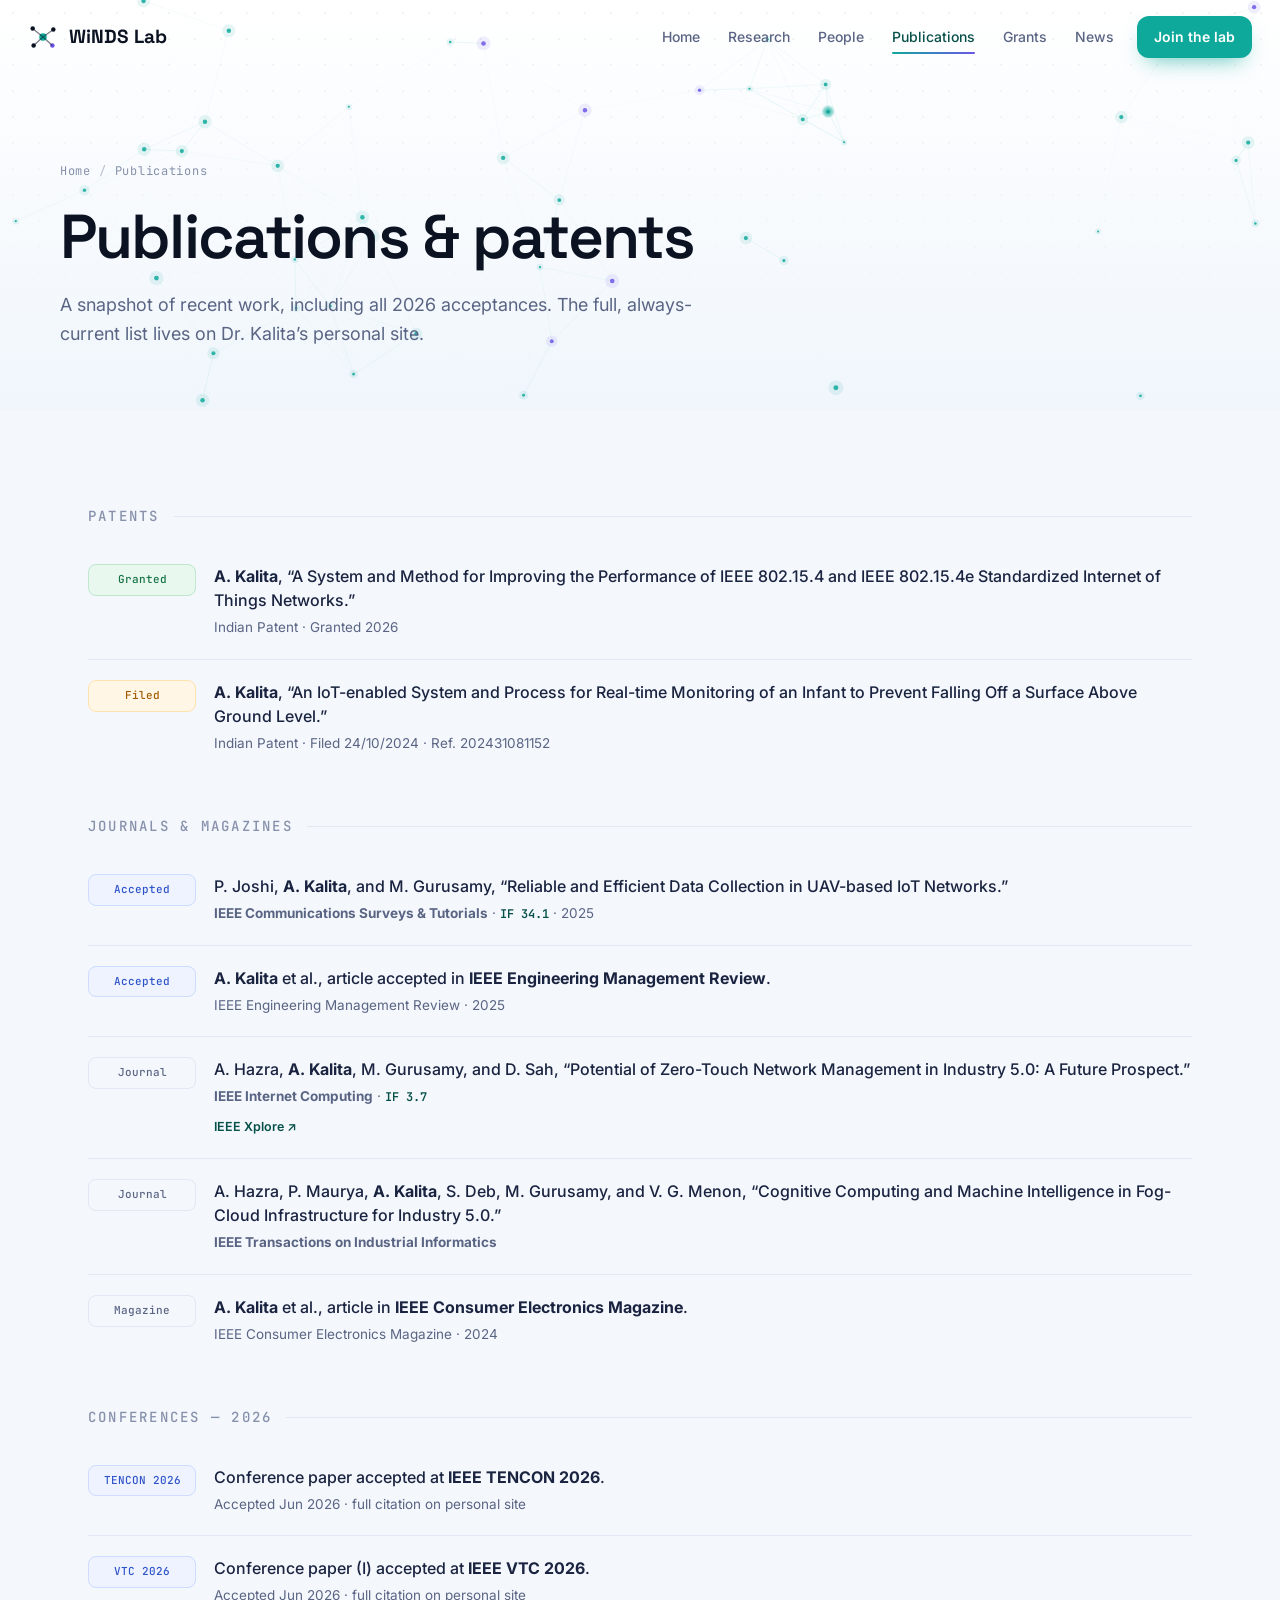
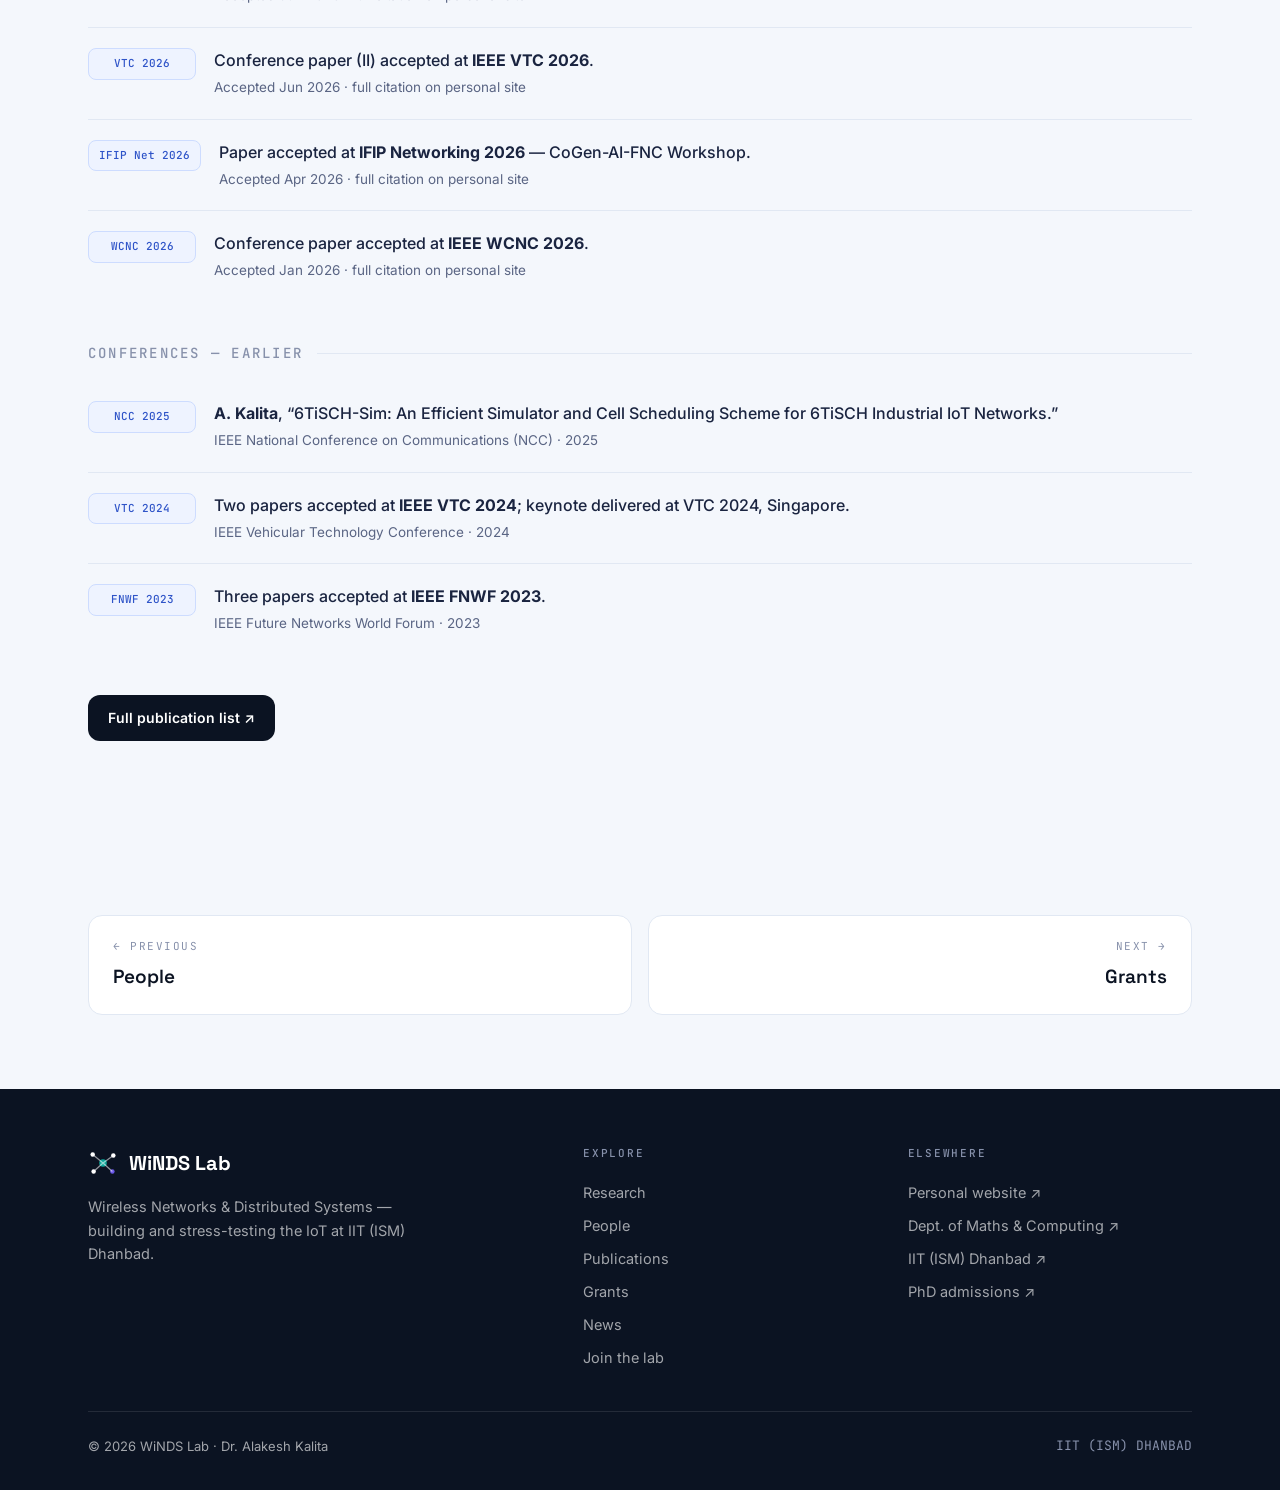
==== publications.html @ 18cd0a5c "Add files via upload" ====
<!DOCTYPE html><html lang="en"><head><meta charset="utf-8"><meta name="viewport" content="width=device-width, initial-scale=1.0"><title>Publications &middot; WiNDS Lab</title><meta name="description" content="WiNDS Lab at IIT (ISM) Dhanbad, led by Dr. Alakesh Kalita — research on IoT, wireless networks, and distributed systems."><link rel="icon" href="data:image/svg+xml,%3Csvg xmlns='http://www.w3.org/2000/svg' viewBox='0 0 32 32'%3E%3Crect width='32' height='32' rx='7' fill='%230B1322'/%3E%3Ccircle cx='16' cy='16' r='3.4' fill='%2314CFBE'/%3E%3Ccircle cx='7' cy='8' r='2' fill='%23ffffff'/%3E%3Ccircle cx='25' cy='9' r='2' fill='%23ffffff'/%3E%3Ccircle cx='8' cy='25' r='2' fill='%23ffffff'/%3E%3Ccircle cx='25' cy='24' r='2' fill='%236A57E8'/%3E%3Cpath d='M16 16 7 8M16 16 25 9M16 16 8 25M16 16 25 24' stroke='%23ffffff' stroke-width='1.2' opacity='.6'/%3E%3C/svg%3E"><meta name="theme-color" content="#0B1322"><meta property="og:title" content="Publications · WiNDS Lab"><meta property="og:description" content="WiNDS Lab at IIT (ISM) Dhanbad, led by Dr. Alakesh Kalita — research on IoT, wireless networks, and distributed systems."><meta property="og:type" content="website"><meta property="og:image" content="assets/img/og-cover.png"><meta name="twitter:card" content="summary_large_image"><link rel="preconnect" href="https://fonts.googleapis.com"><link rel="preconnect" href="https://fonts.gstatic.com" crossorigin><link href="https://fonts.googleapis.com/css2?family=Space+Grotesk:wght@400;500;600;700&family=Inter:wght@400;450;500;600;700&family=JetBrains+Mono:wght@400;500;700&display=swap" rel="stylesheet"><link rel="stylesheet" href="assets/site.css"></head><body><a class="skip" href="#main">Skip to content</a><div class="progress" id="progress"></div><nav class="nav" id="nav"><a href="index.html" class="brand"><span class="brandmark"><img class="logo-img" src="assets/img/logo.png" alt="WiNDS Lab logo" onload="this.classList.add('loaded')"><svg class="glyph" viewBox="0 0 32 32" fill="none" aria-hidden="true"><circle cx="16" cy="16" r="4" fill="#0FA99B"/><circle cx="5" cy="7" r="2.4" fill="currentColor"/><circle cx="27" cy="8" r="2.4" fill="currentColor"/><circle cx="6" cy="25" r="2.4" fill="currentColor"/><circle cx="26" cy="25" r="2.4" fill="#6A57E8"/><path d="M16 16 5 7M16 16 27 8M16 16 6 25M16 16 26 25" stroke="currentColor" stroke-width="1.3" opacity=".55"/></svg></span> WiNDS Lab</a><div class="nav-links" id="navLinks"><a href="index.html" class="lnk">Home</a><a href="research.html" class="lnk">Research</a><a href="people.html" class="lnk">People</a><a href="publications.html" class="lnk active">Publications</a><a href="grants.html" class="lnk">Grants</a><a href="news.html" class="lnk">News</a><a href="join.html" class="btn btn-primary nav-cta">Join the lab</a></div><button class="menu-toggle" id="menuToggle" aria-label="Open menu" aria-expanded="false"><span></span><span></span><span></span></button></nav><main id="main">  <!-- PAGE HEADER  ·  edit the <h1> title and the lead paragraph -->
  <header class="pagehead mesh-host">
    <canvas class="mesh" aria-hidden="true"></canvas>
    <div class="dotgrid"></div>
    <div class="container pagehead-inner">
      <div class="crumb"><a href="index.html">Home</a><span class="sep">/</span>Publications</div>
      <h1>Publications &amp; patents</h1>
      <p class="lead">A snapshot of recent work, including all 2026 acceptances. The full, always-current list lives on Dr. Kalita&rsquo;s personal site.</p>
    </div>
  </header>

  <section class="section"><div class="container">

    <!-- ===== PATENTS ===== -->
    <div class="pub-block reveal"><h3>Patents</h3>
      <!-- paper  ·  copy this block to add one -->
      <div class="pub">
        <span class="venue granted">Granted</span>
        <div>
          <div class="p-title"><b>A. Kalita</b>, &ldquo;A System and Method for Improving the Performance of IEEE 802.15.4 and IEEE 802.15.4e Standardized Internet of Things Networks.&rdquo;</div>
          <div class="p-meta">Indian Patent · Granted 2026</div>
        </div>
      </div>
      <!-- paper  ·  copy this block to add one -->
      <div class="pub">
        <span class="venue filed">Filed</span>
        <div>
          <div class="p-title"><b>A. Kalita</b>, &ldquo;An IoT-enabled System and Process for Real-time Monitoring of an Infant to Prevent Falling Off a Surface Above Ground Level.&rdquo;</div>
          <div class="p-meta">Indian Patent · Filed 24/10/2024 · Ref. 202431081152</div>
        </div>
      </div>
    </div>

    <!-- ===== JOURNALS & MAGAZINES ===== -->
    <div class="pub-block reveal"><h3>Journals &amp; Magazines</h3>
      <!-- paper  ·  copy this block to add one -->
      <div class="pub">
        <span class="venue accepted">Accepted</span>
        <div>
          <div class="p-title">P. Joshi, <b>A. Kalita</b>, and M. Gurusamy, &ldquo;Reliable and Efficient Data Collection in UAV-based IoT Networks.&rdquo;</div>
          <div class="p-meta"><b>IEEE Communications Surveys &amp; Tutorials</b> · <span class="if">IF 34.1</span> · 2025</div>
        </div>
      </div>
      <!-- paper  ·  copy this block to add one -->
      <div class="pub">
        <span class="venue accepted">Accepted</span>
        <div>
          <div class="p-title"><b>A. Kalita</b> et al., article accepted in <b>IEEE Engineering Management Review</b>.</div>
          <div class="p-meta">IEEE Engineering Management Review · 2025</div>
        </div>
      </div>
      <!-- paper  ·  copy this block to add one -->
      <div class="pub">
        <span class="venue ">Journal</span>
        <div>
          <div class="p-title">A. Hazra, <b>A. Kalita</b>, M. Gurusamy, and D. Sah, &ldquo;Potential of Zero-Touch Network Management in Industry 5.0: A Future Prospect.&rdquo;</div>
          <div class="p-meta"><b>IEEE Internet Computing</b> · <span class="if">IF 3.7</span></div>
          <a class="p-link" href="https://ieeexplore.ieee.org/abstract/document/10766850" target="_blank" rel="noopener">IEEE Xplore &#8599;</a>
        </div>
      </div>
      <!-- paper  ·  copy this block to add one -->
      <div class="pub">
        <span class="venue ">Journal</span>
        <div>
          <div class="p-title">A. Hazra, P. Maurya, <b>A. Kalita</b>, S. Deb, M. Gurusamy, and V. G. Menon, &ldquo;Cognitive Computing and Machine Intelligence in Fog-Cloud Infrastructure for Industry 5.0.&rdquo;</div>
          <div class="p-meta"><b>IEEE Transactions on Industrial Informatics</b></div>
        </div>
      </div>
      <!-- paper  ·  copy this block to add one -->
      <div class="pub">
        <span class="venue ">Magazine</span>
        <div>
          <div class="p-title"><b>A. Kalita</b> et al., article in <b>IEEE Consumer Electronics Magazine</b>.</div>
          <div class="p-meta">IEEE Consumer Electronics Magazine · 2024</div>
        </div>
      </div>
    </div>

    <!-- ===== CONFERENCES — 2026 ===== -->
    <div class="pub-block reveal"><h3>Conferences — 2026</h3>
      <!-- paper  ·  copy this block to add one -->
      <div class="pub">
        <span class="venue accepted">TENCON 2026</span>
        <div>
          <div class="p-title">Conference paper accepted at <b>IEEE TENCON 2026</b>.</div>
          <div class="p-meta">Accepted Jun 2026 · full citation on personal site</div>
        </div>
      </div>
      <!-- paper  ·  copy this block to add one -->
      <div class="pub">
        <span class="venue accepted">VTC 2026</span>
        <div>
          <div class="p-title">Conference paper (I) accepted at <b>IEEE VTC 2026</b>.</div>
          <div class="p-meta">Accepted Jun 2026 · full citation on personal site</div>
        </div>
      </div>
      <!-- paper  ·  copy this block to add one -->
      <div class="pub">
        <span class="venue accepted">VTC 2026</span>
        <div>
          <div class="p-title">Conference paper (II) accepted at <b>IEEE VTC 2026</b>.</div>
          <div class="p-meta">Accepted Jun 2026 · full citation on personal site</div>
        </div>
      </div>
      <!-- paper  ·  copy this block to add one -->
      <div class="pub">
        <span class="venue accepted">IFIP Net 2026</span>
        <div>
          <div class="p-title">Paper accepted at <b>IFIP Networking 2026</b> — CoGen-AI-FNC Workshop.</div>
          <div class="p-meta">Accepted Apr 2026 · full citation on personal site</div>
        </div>
      </div>
      <!-- paper  ·  copy this block to add one -->
      <div class="pub">
        <span class="venue accepted">WCNC 2026</span>
        <div>
          <div class="p-title">Conference paper accepted at <b>IEEE WCNC 2026</b>.</div>
          <div class="p-meta">Accepted Jan 2026 · full citation on personal site</div>
        </div>
      </div>
    </div>

    <!-- ===== CONFERENCES — earlier ===== -->
    <div class="pub-block reveal"><h3>Conferences — earlier</h3>
      <!-- paper  ·  copy this block to add one -->
      <div class="pub">
        <span class="venue accepted">NCC 2025</span>
        <div>
          <div class="p-title"><b>A. Kalita</b>, &ldquo;6TiSCH-Sim: An Efficient Simulator and Cell Scheduling Scheme for 6TiSCH Industrial IoT Networks.&rdquo;</div>
          <div class="p-meta">IEEE National Conference on Communications (NCC) · 2025</div>
        </div>
      </div>
      <!-- paper  ·  copy this block to add one -->
      <div class="pub">
        <span class="venue accepted">VTC 2024</span>
        <div>
          <div class="p-title">Two papers accepted at <b>IEEE VTC 2024</b>; keynote delivered at VTC 2024, Singapore.</div>
          <div class="p-meta">IEEE Vehicular Technology Conference · 2024</div>
        </div>
      </div>
      <!-- paper  ·  copy this block to add one -->
      <div class="pub">
        <span class="venue accepted">FNWF 2023</span>
        <div>
          <div class="p-title">Three papers accepted at <b>IEEE FNWF 2023</b>.</div>
          <div class="p-meta">IEEE Future Networks World Forum · 2023</div>
        </div>
      </div>
    </div>

    <div class="reveal" style="margin-top:40px"><a href="https://alakesh-kalita.github.io/" target="_blank" rel="noopener" class="btn btn-dark">Full publication list &#8599;</a></div>
  </div></section>
  <!-- Prev / Next navigation -->
  <section class="section tight"><div class="container">
    <div class="pager">
    <a href="people.html"><div class="dir">&larr; Previous</div><div class="t">People</div></a>
    <a href="grants.html" class="next"><div class="dir">Next &rarr;</div><div class="t">Grants</div></a>
    </div>
  </div></section>
</main><footer><div class="container"><div class="foot-grid"><div><div class="foot-brand"><span class="brandmark"><img class="logo-img" src="assets/img/logo.png" alt="WiNDS Lab logo" onload="this.classList.add('loaded')"><svg class="glyph" viewBox="0 0 32 32" fill="none" aria-hidden="true"><circle cx="16" cy="16" r="4" fill="#0FA99B"/><circle cx="5" cy="7" r="2.4" fill="currentColor"/><circle cx="27" cy="8" r="2.4" fill="currentColor"/><circle cx="6" cy="25" r="2.4" fill="currentColor"/><circle cx="26" cy="25" r="2.4" fill="#6A57E8"/><path d="M16 16 5 7M16 16 27 8M16 16 6 25M16 16 26 25" stroke="currentColor" stroke-width="1.3" opacity=".55"/></svg></span> WiNDS Lab</div><p style="max-width:40ch;font-size:14.5px">Wireless Networks &amp; Distributed Systems — building and stress-testing the IoT at IIT (ISM) Dhanbad.</p></div><div><h5>Explore</h5><a class="f" href="research.html">Research</a><a class="f" href="people.html">People</a><a class="f" href="publications.html">Publications</a><a class="f" href="grants.html">Grants</a><a class="f" href="news.html">News</a><a class="f" href="join.html">Join the lab</a></div><div><h5>Elsewhere</h5><a class="f" href="https://alakesh-kalita.github.io/" target="_blank" rel="noopener">Personal website &#8599;</a><a class="f" href="https://www.iitism.ac.in/mathematics-and-computing" target="_blank" rel="noopener">Dept. of Maths &amp; Computing &#8599;</a><a class="f" href="https://www.iitism.ac.in/" target="_blank" rel="noopener">IIT (ISM) Dhanbad &#8599;</a><a class="f" href="https://admissions.iitism.ac.in/phd/index.php/admission" target="_blank" rel="noopener">PhD admissions &#8599;</a></div></div><div class="foot-bottom"><span>&copy; <span id="yr"></span> WiNDS Lab &middot; Dr. Alakesh Kalita</span><span class="mono">IIT (ISM) DHANBAD</span></div></div></footer><button class="totop" id="totop" aria-label="Back to top"><svg width="18" height="18" viewBox="0 0 18 18" fill="none"><path d="M9 14V4M4 9l5-5 5 5" stroke="currentColor" stroke-width="1.7" stroke-linecap="round" stroke-linejoin="round"/></svg></button><script src="assets/site.js"></script></body></html>
---- assets/site.css ----
:root{--paper:#F4F7FC;--paper-2:#EAF0F8;--surface:#FFFFFF;--ink:#0B1322;--text:#1A2440;--muted:#5A6584;--muted-2:#8791AB;--line:#E1E8F3;--signal:#0FA99B;--signal-2:#14CFBE;--signal-ink:#075049;--violet:#6A57E8;--violet-soft:#efedfe;--shadow-sm:0 1px 2px rgba(11,19,34,.05),0 6px 18px -10px rgba(11,19,34,.12);--shadow:0 2px 4px rgba(11,19,34,.05),0 20px 44px -20px rgba(11,19,34,.20);--shadow-lg:0 30px 70px -30px rgba(11,19,34,.32);--maxw:1160px;--r:16px}
*{box-sizing:border-box}html{scroll-behavior:smooth}
@media (prefers-reduced-motion:reduce){html{scroll-behavior:auto}}
body{margin:0;font-family:'Inter',system-ui,sans-serif;color:var(--text);background:var(--paper);-webkit-font-smoothing:antialiased;line-height:1.6}
h1,h2,h3,h4,h5{font-family:'Space Grotesk',sans-serif;font-weight:600;line-height:1.1;letter-spacing:-.02em;margin:0;color:var(--ink)}
p{margin:0}a{color:inherit;text-decoration:none}img{max-width:100%;display:block}
.container{max-width:var(--maxw);margin:0 auto;padding:0 28px}
.mono{font-family:'JetBrains Mono',monospace}
.eyebrow{font-family:'JetBrains Mono',monospace;font-size:12px;font-weight:500;letter-spacing:.22em;text-transform:uppercase;color:var(--signal-ink);display:inline-flex;align-items:center;gap:10px}
.eyebrow::before{content:"";width:22px;height:1px;background:var(--signal);display:inline-block}
.gradient-text{background:linear-gradient(100deg,var(--signal),var(--violet));-webkit-background-clip:text;background-clip:text;color:transparent}
:focus-visible{outline:2px solid var(--signal);outline-offset:2px;border-radius:4px}
.skip{position:absolute;left:-999px;top:8px;z-index:200;background:var(--ink);color:#fff;padding:10px 16px;border-radius:8px;font-weight:600}
.skip:focus{left:12px}
.progress{position:fixed;top:0;left:0;height:3px;width:0;z-index:80;background:linear-gradient(90deg,var(--signal),var(--violet))}
.btn{display:inline-flex;align-items:center;gap:8px;font-weight:600;font-size:14px;padding:12px 20px;border-radius:12px;cursor:pointer;border:0;transition:transform .2s,box-shadow .25s,background .2s,color .2s;white-space:nowrap}
.btn-primary{background:var(--signal);color:#fff;box-shadow:0 10px 22px -10px rgba(15,169,155,.75)}
.btn-primary:hover{transform:translateY(-2px);box-shadow:0 16px 32px -12px rgba(15,169,155,.9)}
.btn-dark{background:var(--ink);color:#fff}.btn-dark:hover{transform:translateY(-2px);box-shadow:var(--shadow)}
.btn-outline{background:var(--surface);color:var(--text);border:1px solid var(--line)}
.btn-outline:hover{transform:translateY(-2px);border-color:var(--signal);color:var(--signal-ink);box-shadow:var(--shadow-sm)}
.nav{position:fixed;top:0;left:0;right:0;z-index:70;display:flex;align-items:center;justify-content:space-between;padding:16px 28px;transition:background .35s,box-shadow .35s,padding .35s}
.nav.scrolled{background:rgba(255,255,255,.85);backdrop-filter:saturate(180%) blur(14px);-webkit-backdrop-filter:saturate(180%) blur(14px);box-shadow:0 1px 0 var(--line);padding:11px 28px}
.brand{display:flex;align-items:center;gap:11px;font-family:'Space Grotesk';font-weight:700;font-size:19px;color:var(--ink)}
.brandmark{position:relative;display:inline-flex;width:30px;height:30px;align-items:center;justify-content:center;flex:0 0 auto}
.brandmark .glyph{width:30px;height:30px;color:currentColor}
.logo-img{position:absolute;inset:0;width:30px;height:30px;object-fit:contain;display:none}
.logo-img.loaded{display:block}.logo-img.loaded ~ .glyph{display:none}
.nav-links{display:flex;align-items:center;gap:2px}
.nav-links a.lnk{font-size:14px;font-weight:500;color:var(--muted);padding:9px 13px;border-radius:9px;transition:color .2s,background .2s;position:relative}
.nav-links a.lnk:hover{color:var(--ink);background:var(--paper-2)}
.nav-links a.lnk.active{color:var(--signal-ink)}
.nav-links a.lnk.active::after{content:"";position:absolute;left:13px;right:13px;bottom:3px;height:2px;background:linear-gradient(90deg,var(--signal),var(--violet));border-radius:2px}
.nav-cta{margin-left:8px;padding:10px 17px}
.menu-toggle{display:none;background:none;border:0;cursor:pointer;padding:8px}
.menu-toggle span{display:block;width:22px;height:2px;background:var(--ink);margin:4px 0;transition:.3s;border-radius:2px}
.mesh-host{position:relative;overflow:hidden}
canvas.mesh{position:absolute;inset:0;width:100%;height:100%;display:block}
.dotgrid{position:absolute;inset:0;background-image:radial-gradient(rgba(11,19,34,.05) 1px,transparent 1px);background-size:26px 26px;-webkit-mask-image:linear-gradient(180deg,#000,transparent 85%);mask-image:linear-gradient(180deg,#000,transparent 85%);pointer-events:none}
.hero{min-height:92vh;display:flex;align-items:center;background:linear-gradient(180deg,#FFFFFF 0%,#F0F6FC 60%,var(--paper) 100%)}
.hero .veil{position:absolute;inset:0;background:radial-gradient(760px 460px at 80% 20%,rgba(20,207,190,.14),transparent 60%),radial-gradient(680px 440px at 6% 96%,rgba(106,87,232,.12),transparent 62%);pointer-events:none}
.hero-inner{position:relative;z-index:2;padding:150px 0 84px;width:100%}
.hero h1{font-size:clamp(44px,7.4vw,90px);font-weight:700;margin:26px 0 0;max-width:15ch;letter-spacing:-.035em}
.hero-sub{margin-top:26px;max-width:58ch;font-size:clamp(16px,1.7vw,19px);color:var(--muted)}
.hero-cta{display:flex;gap:14px;margin-top:38px;flex-wrap:wrap}
.statband{background:var(--ink);color:#fff}
.statband .grid{display:grid;grid-template-columns:repeat(4,1fr);gap:20px;padding:44px 0}
.stat .num{font-family:'Space Grotesk';font-weight:600;font-size:clamp(30px,4vw,44px);letter-spacing:-.03em}
.stat .num .u{color:var(--signal-2);font-size:.55em;margin-left:3px}
.stat .lbl{font-family:'JetBrains Mono';font-size:11.5px;letter-spacing:.13em;text-transform:uppercase;color:rgba(255,255,255,.55);margin-top:8px}
.pagehead{background:linear-gradient(180deg,#FFFFFF,#F0F6FC);padding-top:118px}
.pagehead-inner{position:relative;z-index:2;padding:44px 0 60px}
.crumb{font-family:'JetBrains Mono';font-size:12px;letter-spacing:.06em;color:var(--muted-2);margin-bottom:22px}
.crumb a:hover{color:var(--signal-ink)}.crumb .sep{margin:0 8px;opacity:.6}
.pagehead h1{font-size:clamp(36px,5.4vw,62px);margin-top:14px;letter-spacing:-.03em}
.pagehead .lead{margin-top:20px;max-width:62ch;font-size:18px;color:var(--muted)}
.section{padding:100px 0;position:relative}.section.tight{padding:74px 0}
.alt{background:var(--surface);border-top:1px solid var(--line);border-bottom:1px solid var(--line)}
.section-head{max-width:660px;margin-bottom:48px}
.section-head.center{margin-left:auto;margin-right:auto;text-align:center}
.section-head.center .eyebrow{justify-content:center}
.section-head h2{font-size:clamp(30px,4vw,46px);margin-top:16px}
.section-head p{color:var(--muted);margin-top:16px;font-size:17px}
.reveal{opacity:0;transform:translateY(22px);transition:opacity .7s cubic-bezier(.2,.6,.2,1),transform .7s cubic-bezier(.2,.6,.2,1)}
.reveal.in{opacity:1;transform:none}
.link-arrow{display:inline-flex;align-items:center;gap:8px;font-weight:600;color:var(--signal-ink);font-size:15px;margin-top:8px}
.link-arrow svg{transition:transform .25s}.link-arrow:hover svg{transform:translateX(4px)}
.split{display:grid;grid-template-columns:1.3fr .95fr;gap:56px;align-items:start}
.about-lead{font-size:clamp(20px,2.3vw,24px);font-family:'Space Grotesk';font-weight:400;line-height:1.34;color:var(--ink)}
.about-body{margin-top:20px;color:var(--muted);font-size:16.5px}
.focus-card{background:var(--ink);color:#fff;border-radius:20px;padding:32px;box-shadow:var(--shadow-lg);position:relative;overflow:hidden}
.focus-card::after{content:"";position:absolute;right:-46px;top:-46px;width:190px;height:190px;background:radial-gradient(circle,rgba(20,207,190,.3),transparent 70%)}
.focus-card h4{font-family:'JetBrains Mono';font-size:12px;font-weight:500;letter-spacing:.16em;text-transform:uppercase;color:#8ff0e7;position:relative}
.tag-cloud{display:flex;flex-wrap:wrap;gap:9px;margin-top:20px;position:relative}
.tag{font-size:13.5px;font-weight:500;padding:8px 14px;border-radius:999px;border:1px solid rgba(255,255,255,.14);color:rgba(255,255,255,.86);background:rgba(255,255,255,.05)}
.tag.hot{background:var(--signal-2);color:#053b36;border-color:transparent;font-weight:600}
.cards{display:grid;grid-template-columns:repeat(3,1fr);gap:22px}
.rcard{background:var(--surface);border:1px solid var(--line);border-radius:var(--r);padding:28px;position:relative;overflow:hidden;transition:transform .3s,box-shadow .3s,border-color .3s}
.rcard::before{content:"";position:absolute;left:0;right:0;top:0;height:3px;background:linear-gradient(90deg,var(--signal),var(--violet));transform:scaleX(0);transform-origin:left;transition:transform .35s}
.rcard:hover{transform:translateY(-5px);box-shadow:var(--shadow)}.rcard:hover::before{transform:scaleX(1)}
.rcard .idx{font-family:'JetBrains Mono';font-size:12px;color:var(--muted-2);letter-spacing:.1em}
.rcard .r-glyph{width:42px;height:42px;margin-bottom:18px;color:var(--signal)}
.rcard h3{font-size:20px;margin:12px 0 8px}.rcard p{color:var(--muted);font-size:14.5px}
.rcard .tags{display:flex;flex-wrap:wrap;gap:6px;margin-top:16px}
.rcard .mini{font-family:'JetBrains Mono';font-size:10.5px;letter-spacing:.04em;color:var(--signal-ink);background:#eafbf9;border:1px solid #cbeee9;padding:4px 8px;border-radius:6px}
.avatar{width:128px;height:128px;border-radius:50%;flex:0 0 auto;display:grid;place-items:center;font-family:'Space Grotesk';font-weight:600;font-size:42px;color:#fff;box-shadow:0 12px 34px -12px rgba(106,87,232,.6);position:relative;overflow:hidden}
.avatar .initials,.s-av .initials{position:relative;z-index:1}
.avatar .photo,.s-av .photo{position:absolute;inset:0;width:100%;height:100%;object-fit:cover;display:none;z-index:2}
.avatar .photo.loaded,.s-av .photo.loaded{display:block}
.pi-card{display:grid;grid-template-columns:auto 1fr;gap:34px;align-items:center;background:var(--surface);border:1px solid var(--line);border-radius:22px;padding:38px;box-shadow:var(--shadow)}
.pi-info h3{font-size:27px}.pi-role{color:var(--signal-ink);font-weight:600;font-size:15px;margin-top:5px}
.pi-affil{color:var(--muted);font-size:15px;margin-top:2px}
.pi-bio{color:var(--muted);font-size:15px;margin-top:14px;max-width:64ch}
.pi-cred{display:flex;flex-wrap:wrap;gap:8px;margin-top:16px}
.chip{font-family:'JetBrains Mono';font-size:11.5px;padding:6px 11px;border-radius:8px;background:var(--paper);border:1px solid var(--line);color:var(--muted)}
.pi-links{display:flex;gap:10px;margin-top:20px;flex-wrap:wrap}
.people-sub{font-family:'JetBrains Mono';font-size:12px;letter-spacing:.16em;text-transform:uppercase;color:var(--muted-2);margin:54px 0 24px;display:flex;align-items:center;gap:14px}
.people-sub::after{content:"";flex:1;height:1px;background:var(--line)}
.student-grid{display:grid;grid-template-columns:repeat(4,1fr);gap:18px}
.scard{background:var(--surface);border:1px solid var(--line);border-radius:14px;padding:24px;text-align:center;transition:.28s}
.scard:hover{transform:translateY(-4px);box-shadow:var(--shadow-sm);border-color:transparent}
.s-av{width:68px;height:68px;border-radius:50%;margin:0 auto 14px;display:grid;place-items:center;font-family:'Space Grotesk';font-weight:600;font-size:23px;color:#fff;position:relative;overflow:hidden}
.scard .s-name{font-weight:600;font-size:15.5px}
.scard .s-topic{color:var(--muted);font-size:13px;margin-top:7px;line-height:1.45}
.scard .s-meta{font-family:'JetBrains Mono';font-size:11px;color:var(--muted-2);margin-top:10px}
.fellow{display:inline-block;margin-top:10px;font-size:11px;font-weight:600;color:var(--violet);background:var(--violet-soft);padding:4px 9px;border-radius:7px}
.scard.open{border-style:dashed;border-color:var(--signal);background:linear-gradient(180deg,#f1fdfb,#fff);display:flex;flex-direction:column;justify-content:center}
.scard.open .s-av{background:transparent;border:2px dashed var(--signal);color:var(--signal-ink);font-size:30px}
.pub-block+.pub-block{margin-top:44px}
.pub-block h3{font-family:'JetBrains Mono';font-size:14px;font-weight:500;letter-spacing:.16em;text-transform:uppercase;color:var(--muted-2);margin-bottom:20px;display:flex;align-items:center;gap:14px}
.pub-block h3::after{content:"";flex:1;height:1px;background:var(--line)}
.pub{display:grid;grid-template-columns:auto 1fr;gap:18px;padding:20px 0;border-bottom:1px solid var(--line);align-items:start}
.pub:last-child{border-bottom:0}
.venue{font-family:'JetBrains Mono';font-size:11px;font-weight:500;padding:6px 10px;border-radius:8px;background:var(--paper);border:1px solid var(--line);color:var(--muted);white-space:nowrap;height:fit-content;text-align:center;min-width:108px}
.venue.granted{background:#e8f8ef;color:#177245;border-color:#bfe8cf}
.venue.accepted{background:#eef3ff;color:#2f54c8;border-color:#cddcff}
.venue.filed{background:#fff6e6;color:#a35b00;border-color:#ffe3ad}
.pub .p-title{font-size:16px;font-weight:500;line-height:1.5;color:var(--text)}
.pub .p-title b{font-weight:700}.pub .p-meta{color:var(--muted);font-size:13.5px;margin-top:5px}
.pub .if{color:var(--signal-ink);font-weight:600;font-family:'JetBrains Mono';font-size:12px}
.p-link{display:inline-flex;gap:5px;align-items:center;margin-top:9px;font-size:12.5px;font-weight:600;color:var(--signal-ink)}
.p-link:hover{text-decoration:underline}
.fund-hero{background:var(--ink);color:#fff;border-radius:22px;padding:44px;display:flex;align-items:center;justify-content:space-between;gap:30px;flex-wrap:wrap;position:relative;overflow:hidden;margin-bottom:44px}
.fund-hero::before{content:"";position:absolute;inset:0;background:radial-gradient(500px 300px at 92% 10%,rgba(20,207,190,.22),transparent 60%),radial-gradient(420px 280px at 4% 96%,rgba(106,87,232,.22),transparent 62%)}
.fund-hero .big{position:relative;font-family:'Space Grotesk';font-weight:600;font-size:clamp(40px,7vw,68px);letter-spacing:-.03em}
.fund-hero .big .u{color:var(--signal-2);font-size:.42em;margin-left:6px}
.fund-hero .cap{position:relative;color:rgba(255,255,255,.7);max-width:34ch;font-size:15px}
.grant-grid{display:grid;grid-template-columns:repeat(2,1fr);gap:22px}
.grant{background:var(--surface);border:1px solid var(--line);border-radius:var(--r);padding:28px;position:relative;overflow:hidden;transition:.3s}
.grant::before{content:"";position:absolute;left:0;top:0;bottom:0;width:4px;background:linear-gradient(var(--signal),var(--violet))}
.grant:hover{transform:translateY(-4px);box-shadow:var(--shadow)}
.grant .g-budget{font-family:'Space Grotesk';font-weight:600;font-size:27px;letter-spacing:-.02em;color:var(--ink)}
.grant .g-role{font-family:'JetBrains Mono';font-size:11px;letter-spacing:.1em;text-transform:uppercase;color:var(--signal-ink);float:right;margin-top:9px}
.grant h3{font-size:17px;margin:16px 0 18px;line-height:1.3}
.g-rows{display:grid;gap:9px}.g-row{display:flex;gap:12px;font-size:13.5px}
.g-row .k{font-family:'JetBrains Mono';font-size:11.5px;letter-spacing:.05em;text-transform:uppercase;color:var(--muted-2);min-width:88px}
.g-row .v{color:var(--text)}
.news-wrap{max-width:780px}
.news-item{display:grid;grid-template-columns:130px 1fr;gap:24px;padding:20px 0;border-bottom:1px solid var(--line);align-items:baseline}
.news-item:last-child{border-bottom:0}
.news-date{font-family:'JetBrains Mono';font-size:12.5px;color:var(--signal-ink);font-weight:500}
.news-text{font-size:15.5px;color:var(--text)}
.news-tag{display:inline-block;font-family:'JetBrains Mono';font-size:10px;letter-spacing:.08em;text-transform:uppercase;padding:3px 8px;border-radius:6px;margin-right:10px;vertical-align:middle}
.nt-pub{background:#eef3ff;color:#2f54c8}.nt-grant{background:#e8f8ef;color:#177245}
.nt-award{background:var(--violet-soft);color:var(--violet)}.nt-misc{background:var(--paper-2);color:var(--muted)}
.join-grid{display:grid;grid-template-columns:1.2fr .9fr;gap:30px;align-items:stretch}
.join-panel{background:var(--ink);color:#fff;border-radius:22px;padding:44px;position:relative;overflow:hidden}
.join-panel::before{content:"";position:absolute;inset:0;background:radial-gradient(460px 280px at 90% 8%,rgba(20,207,190,.22),transparent 60%),radial-gradient(380px 260px at 4% 96%,rgba(106,87,232,.22),transparent 62%)}
.join-panel .inner{position:relative;z-index:2}
.join-panel h2{font-size:clamp(26px,3.4vw,38px);margin-top:14px}
.join-panel p{color:rgba(255,255,255,.75);margin-top:16px;font-size:16px}
.check-list{list-style:none;padding:0;margin:0;display:grid;gap:16px}
.check-list li{display:grid;grid-template-columns:auto 1fr;gap:14px;align-items:start}
.check-list .ic{width:34px;height:34px;border-radius:10px;background:#eafbf9;display:grid;place-items:center;color:var(--signal-ink);flex:0 0 auto;font-family:'Space Grotesk';font-weight:600}
.check-list h4{font-size:16px;margin-bottom:3px}.check-list p{color:var(--muted);font-size:14px;margin:0}
.side-card{background:var(--surface);border:1px solid var(--line);border-radius:22px;padding:32px;box-shadow:var(--shadow-sm)}
.side-card h3{font-size:19px}.side-card .row{padding:14px 0;border-bottom:1px solid var(--line);font-size:14.5px}
.side-card .row:last-child{border-bottom:0}
.side-card .row .k{font-family:'JetBrains Mono';font-size:11px;letter-spacing:.08em;text-transform:uppercase;color:var(--muted-2);display:block;margin-bottom:3px}
.pager{display:flex;justify-content:space-between;gap:16px;flex-wrap:wrap}
.pager a{flex:1;min-width:240px;background:var(--surface);border:1px solid var(--line);border-radius:14px;padding:22px 24px;transition:.28s}
.pager a:hover{transform:translateY(-3px);box-shadow:var(--shadow-sm);border-color:var(--signal)}
.pager .dir{font-family:'JetBrains Mono';font-size:11px;letter-spacing:.14em;text-transform:uppercase;color:var(--muted-2)}
.pager .t{font-family:'Space Grotesk';font-weight:600;font-size:19px;margin-top:6px;color:var(--ink)}
.pager .next{text-align:right}
.totop{position:fixed;right:22px;bottom:22px;z-index:65;width:46px;height:46px;border-radius:50%;border:1px solid var(--line);background:var(--surface);color:var(--ink);cursor:pointer;box-shadow:var(--shadow);display:grid;place-items:center;opacity:0;transform:translateY(12px);pointer-events:none;transition:.3s}
.totop.show{opacity:1;transform:none;pointer-events:auto}
.totop:hover{border-color:var(--signal);color:var(--signal-ink)}
footer{background:var(--ink);color:rgba(255,255,255,.62);padding:58px 0 34px}
.foot-grid{display:grid;grid-template-columns:1.6fr 1fr 1fr;gap:40px;padding-bottom:36px;border-bottom:1px solid rgba(255,255,255,.1)}
.foot-brand{display:flex;align-items:center;gap:11px;font-family:'Space Grotesk';font-weight:700;font-size:20px;color:#fff;margin-bottom:16px}
footer h5{font-family:'JetBrains Mono';font-size:11px;letter-spacing:.16em;text-transform:uppercase;color:var(--muted-2);margin:0 0 16px;font-weight:500}
footer a.f{color:rgba(255,255,255,.62);font-size:14.5px;display:block;padding:5px 0;transition:color .2s}
footer a.f:hover{color:var(--signal-2)}
.foot-bottom{display:flex;justify-content:space-between;align-items:center;padding-top:24px;font-size:13px;flex-wrap:wrap;gap:12px}
.foot-bottom .mono{color:var(--muted-2)}
@media (max-width:940px){.split{grid-template-columns:1fr;gap:34px}.cards{grid-template-columns:repeat(2,1fr)}.student-grid{grid-template-columns:repeat(2,1fr)}.grant-grid{grid-template-columns:1fr}.join-grid{grid-template-columns:1fr}.foot-grid{grid-template-columns:1fr 1fr;gap:28px}.statband .grid{grid-template-columns:repeat(2,1fr);gap:28px}}
@media (max-width:680px){.container{padding:0 20px}.nav-links{display:none;position:absolute;top:100%;left:0;right:0;flex-direction:column;align-items:stretch;background:#fff;padding:12px;gap:2px;box-shadow:var(--shadow-lg);border-radius:0 0 16px 16px}.nav-links.show{display:flex}.nav-links a.lnk{padding:12px 14px}.nav-links a.lnk.active::after{display:none}.nav-cta{margin-left:0;justify-content:center;margin-top:6px}.menu-toggle{display:block}.hero-inner{padding:128px 0 66px}.section{padding:70px 0}.cards,.student-grid{grid-template-columns:1fr}.pi-card{grid-template-columns:1fr;text-align:center;justify-items:center;gap:22px;padding:30px 24px}.pi-cred,.pi-links{justify-content:center}.fund-hero{padding:32px 24px}.news-item{grid-template-columns:1fr;gap:4px}.pub{grid-template-columns:1fr;gap:10px}.foot-grid{grid-template-columns:1fr}}
@media (prefers-reduced-motion:reduce){.reveal{opacity:1;transform:none;transition:none}}
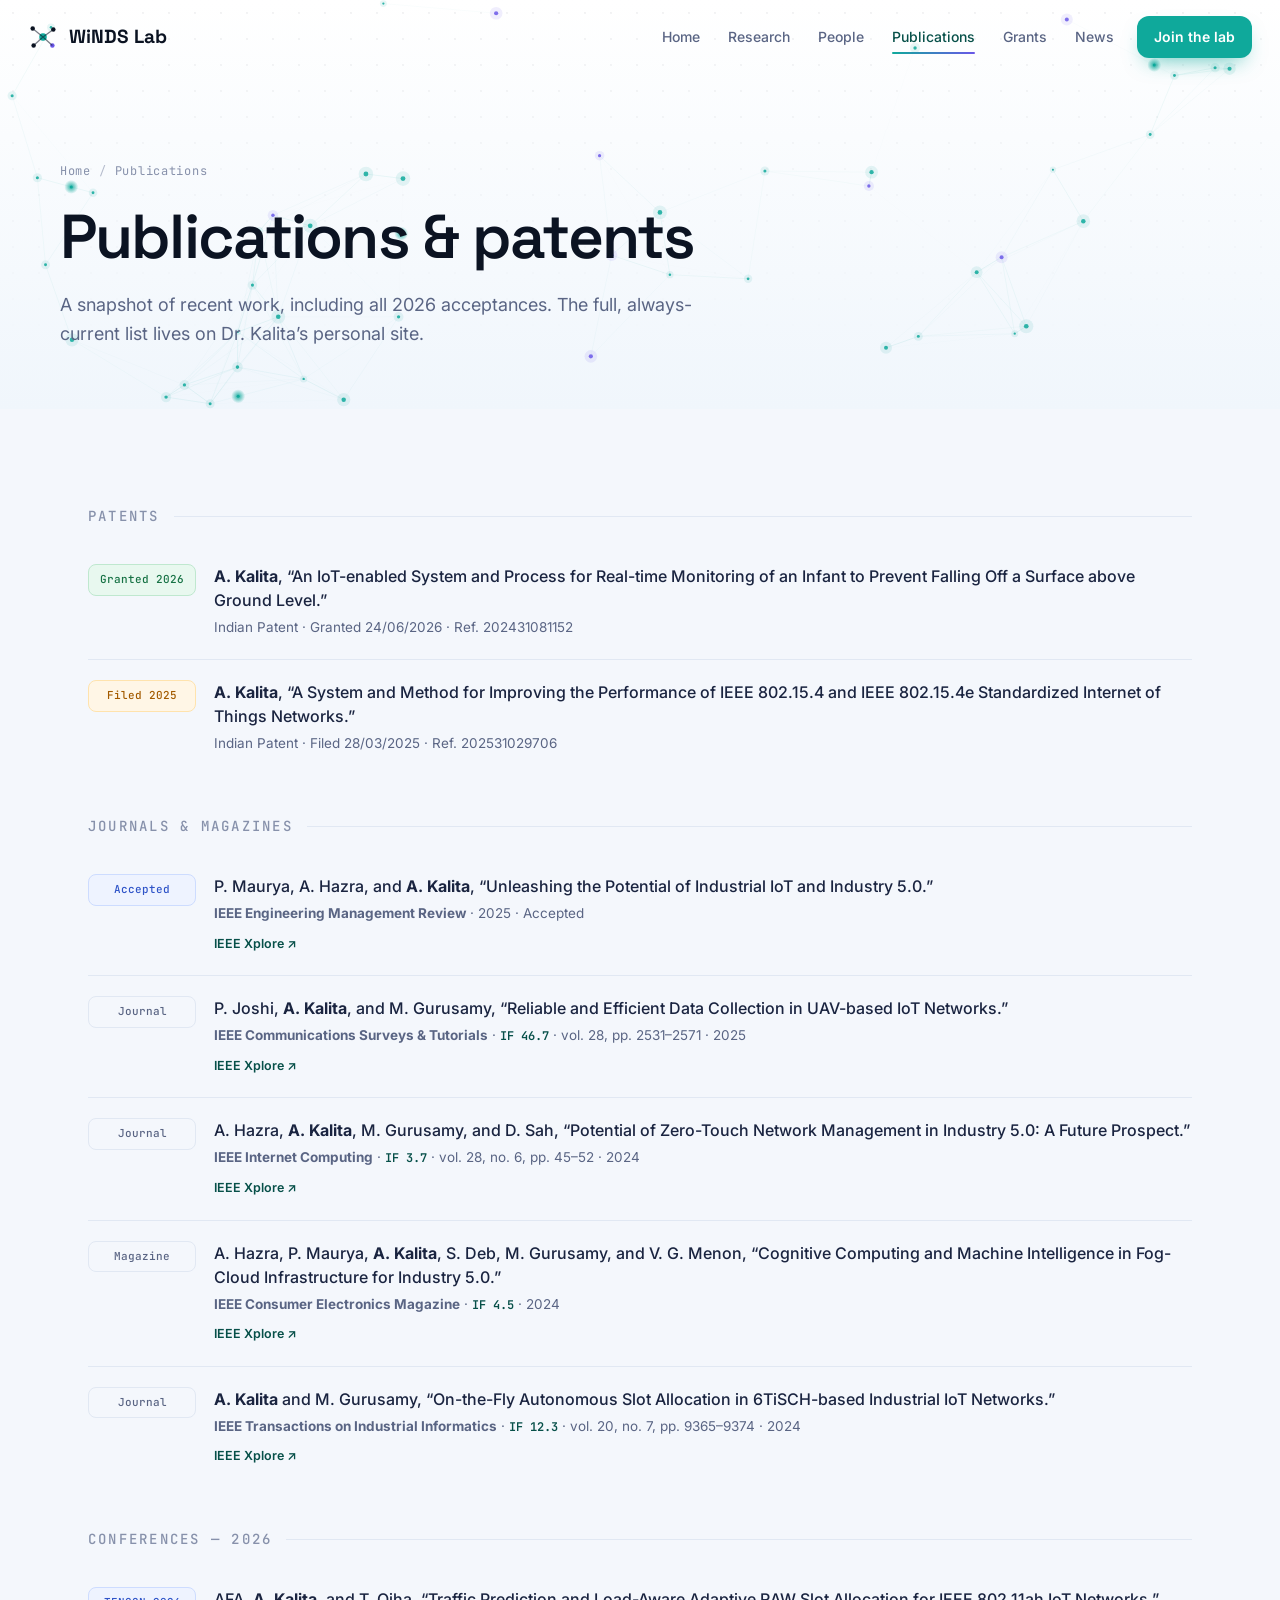
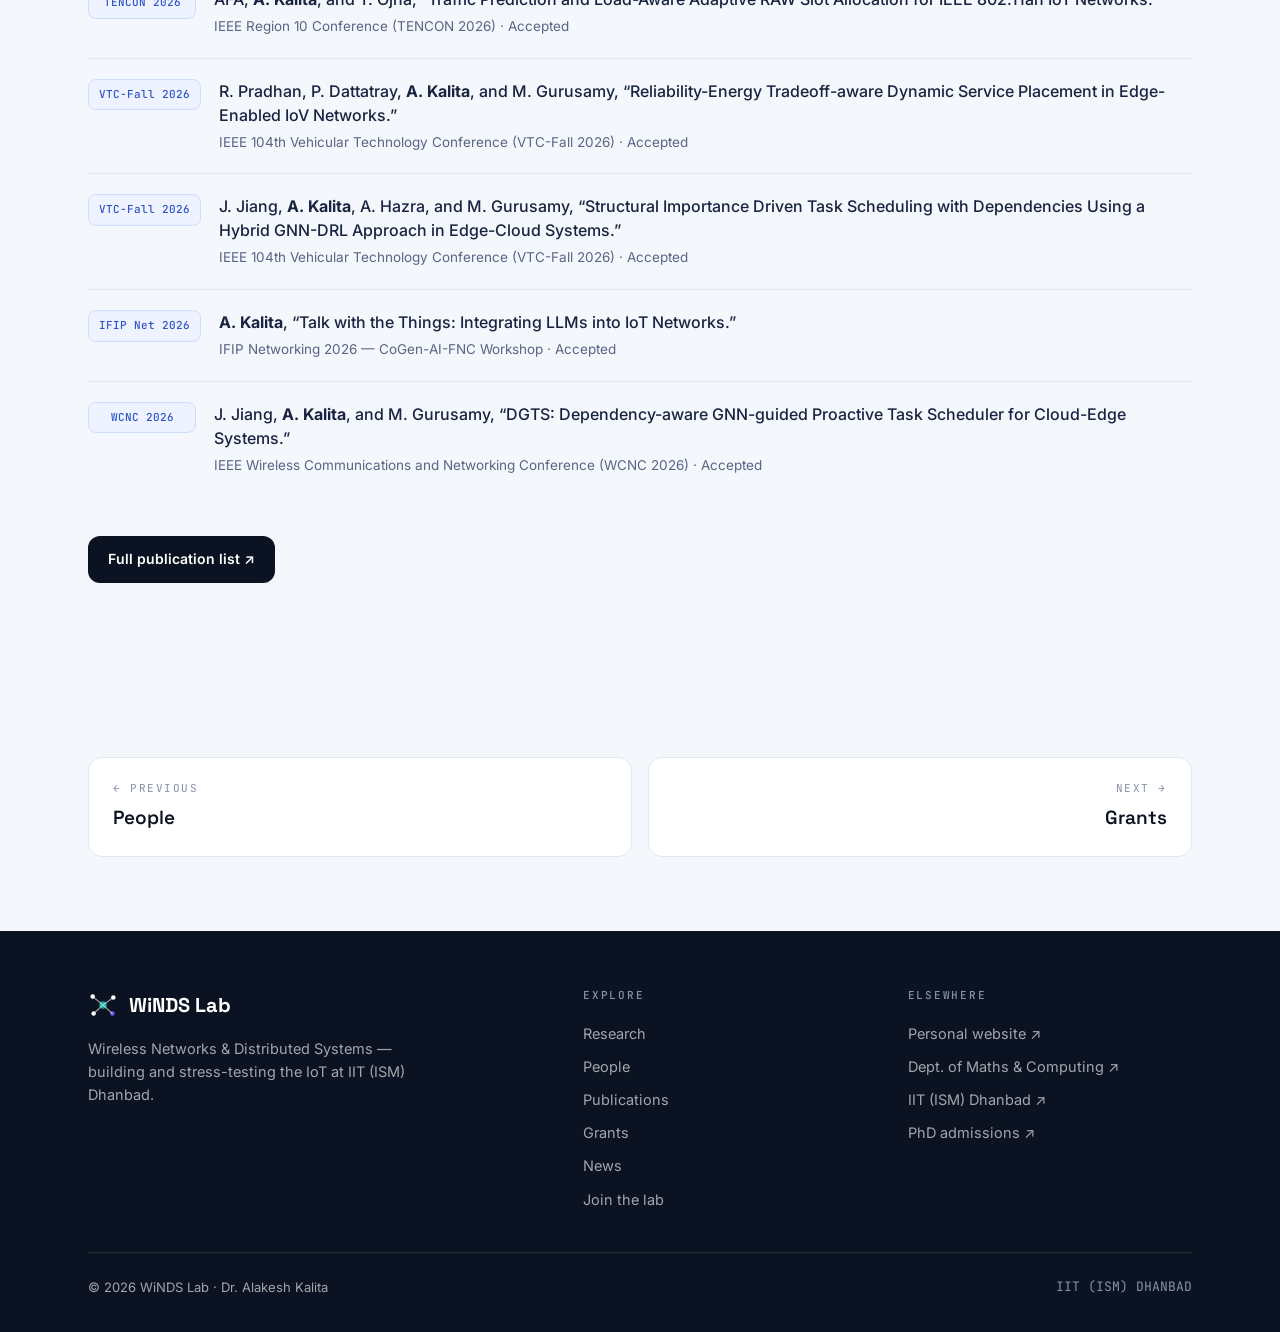
==== commit 81a490ac: "Update publications.html" ====
--- a/publications.html
+++ b/publications.html
@@ -15,18 +15,18 @@
     <div class="pub-block reveal"><h3>Patents</h3>
       <!-- paper  ·  copy this block to add one -->
       <div class="pub">
-        <span class="venue granted">Granted</span>
+        <span class="venue granted">Granted 2026</span>
         <div>
-          <div class="p-title"><b>A. Kalita</b>, &ldquo;A System and Method for Improving the Performance of IEEE 802.15.4 and IEEE 802.15.4e Standardized Internet of Things Networks.&rdquo;</div>
-          <div class="p-meta">Indian Patent · Granted 2026</div>
+          <div class="p-title"><b>A. Kalita</b>, &ldquo;An IoT-enabled System and Process for Real-time Monitoring of an Infant to Prevent Falling Off a Surface above Ground Level.&rdquo;</div>
+          <div class="p-meta">Indian Patent · Granted 24/06/2026 · Ref. 202431081152</div>
         </div>
       </div>
       <!-- paper  ·  copy this block to add one -->
       <div class="pub">
-        <span class="venue filed">Filed</span>
+        <span class="venue filed">Filed 2025</span>
         <div>
-          <div class="p-title"><b>A. Kalita</b>, &ldquo;An IoT-enabled System and Process for Real-time Monitoring of an Infant to Prevent Falling Off a Surface Above Ground Level.&rdquo;</div>
-          <div class="p-meta">Indian Patent · Filed 24/10/2024 · Ref. 202431081152</div>
+          <div class="p-title"><b>A. Kalita</b>, &ldquo;A System and Method for Improving the Performance of IEEE 802.15.4 and IEEE 802.15.4e Standardized Internet of Things Networks.&rdquo;</div>
+          <div class="p-meta">Indian Patent · Filed 28/03/2025 · Ref. 202531029706</div>
         </div>
       </div>
     </div>
@@ -37,16 +37,18 @@
       <div class="pub">
         <span class="venue accepted">Accepted</span>
         <div>
-          <div class="p-title">P. Joshi, <b>A. Kalita</b>, and M. Gurusamy, &ldquo;Reliable and Efficient Data Collection in UAV-based IoT Networks.&rdquo;</div>
-          <div class="p-meta"><b>IEEE Communications Surveys &amp; Tutorials</b> · <span class="if">IF 34.1</span> · 2025</div>
+          <div class="p-title">P. Maurya, A. Hazra, and <b>A. Kalita</b>, &ldquo;Unleashing the Potential of Industrial IoT and Industry 5.0.&rdquo;</div>
+          <div class="p-meta"><b>IEEE Engineering Management Review</b> · 2025 · Accepted</div>
+          <a class="p-link" href="https://ieeexplore.ieee.org/document/11300931" target="_blank" rel="noopener">IEEE Xplore &#8599;</a>
         </div>
       </div>
       <!-- paper  ·  copy this block to add one -->
       <div class="pub">
-        <span class="venue accepted">Accepted</span>
+        <span class="venue ">Journal</span>
         <div>
-          <div class="p-title"><b>A. Kalita</b> et al., article accepted in <b>IEEE Engineering Management Review</b>.</div>
-          <div class="p-meta">IEEE Engineering Management Review · 2025</div>
+          <div class="p-title">P. Joshi, <b>A. Kalita</b>, and M. Gurusamy, &ldquo;Reliable and Efficient Data Collection in UAV-based IoT Networks.&rdquo;</div>
+          <div class="p-meta"><b>IEEE Communications Surveys &amp; Tutorials</b> · <span class="if">IF 46.7</span> · vol. 28, pp. 2531–2571 · 2025</div>
+          <a class="p-link" href="https://ieeexplore.ieee.org/abstract/document/10922390" target="_blank" rel="noopener">IEEE Xplore &#8599;</a>
         </div>
       </div>
       <!-- paper  ·  copy this block to add one -->
@@ -54,24 +56,26 @@
         <span class="venue ">Journal</span>
         <div>
           <div class="p-title">A. Hazra, <b>A. Kalita</b>, M. Gurusamy, and D. Sah, &ldquo;Potential of Zero-Touch Network Management in Industry 5.0: A Future Prospect.&rdquo;</div>
-          <div class="p-meta"><b>IEEE Internet Computing</b> · <span class="if">IF 3.7</span></div>
+          <div class="p-meta"><b>IEEE Internet Computing</b> · <span class="if">IF 3.7</span> · vol. 28, no. 6, pp. 45–52 · 2024</div>
           <a class="p-link" href="https://ieeexplore.ieee.org/abstract/document/10766850" target="_blank" rel="noopener">IEEE Xplore &#8599;</a>
+        </div>
+      </div>
+      <!-- paper  ·  copy this block to add one -->
+      <div class="pub">
+        <span class="venue ">Magazine</span>
+        <div>
+          <div class="p-title">A. Hazra, P. Maurya, <b>A. Kalita</b>, S. Deb, M. Gurusamy, and V. G. Menon, &ldquo;Cognitive Computing and Machine Intelligence in Fog-Cloud Infrastructure for Industry 5.0.&rdquo;</div>
+          <div class="p-meta"><b>IEEE Consumer Electronics Magazine</b> · <span class="if">IF 4.5</span> · 2024</div>
+          <a class="p-link" href="https://ieeexplore.ieee.org/document/10538400" target="_blank" rel="noopener">IEEE Xplore &#8599;</a>
         </div>
       </div>
       <!-- paper  ·  copy this block to add one -->
       <div class="pub">
         <span class="venue ">Journal</span>
         <div>
-          <div class="p-title">A. Hazra, P. Maurya, <b>A. Kalita</b>, S. Deb, M. Gurusamy, and V. G. Menon, &ldquo;Cognitive Computing and Machine Intelligence in Fog-Cloud Infrastructure for Industry 5.0.&rdquo;</div>
-          <div class="p-meta"><b>IEEE Transactions on Industrial Informatics</b></div>
-        </div>
-      </div>
-      <!-- paper  ·  copy this block to add one -->
-      <div class="pub">
-        <span class="venue ">Magazine</span>
-        <div>
-          <div class="p-title"><b>A. Kalita</b> et al., article in <b>IEEE Consumer Electronics Magazine</b>.</div>
-          <div class="p-meta">IEEE Consumer Electronics Magazine · 2024</div>
+          <div class="p-title"><b>A. Kalita</b> and M. Gurusamy, &ldquo;On-the-Fly Autonomous Slot Allocation in 6TiSCH-based Industrial IoT Networks.&rdquo;</div>
+          <div class="p-meta"><b>IEEE Transactions on Industrial Informatics</b> · <span class="if">IF 12.3</span> · vol. 20, no. 7, pp. 9365–9374 · 2024</div>
+          <a class="p-link" href="https://ieeexplore.ieee.org/document/10504655" target="_blank" rel="noopener">IEEE Xplore &#8599;</a>
         </div>
       </div>
     </div>
@@ -82,72 +86,43 @@
       <div class="pub">
         <span class="venue accepted">TENCON 2026</span>
         <div>
-          <div class="p-title">Conference paper accepted at <b>IEEE TENCON 2026</b>.</div>
-          <div class="p-meta">Accepted Jun 2026 · full citation on personal site</div>
+          <div class="p-title">AFA, <b>A. Kalita</b>, and T. Ojha, &ldquo;Traffic Prediction and Load-Aware Adaptive RAW Slot Allocation for IEEE 802.11ah IoT Networks.&rdquo;</div>
+          <div class="p-meta">IEEE Region 10 Conference (TENCON 2026) · Accepted</div>
         </div>
       </div>
       <!-- paper  ·  copy this block to add one -->
       <div class="pub">
-        <span class="venue accepted">VTC 2026</span>
+        <span class="venue accepted">VTC-Fall 2026</span>
         <div>
-          <div class="p-title">Conference paper (I) accepted at <b>IEEE VTC 2026</b>.</div>
-          <div class="p-meta">Accepted Jun 2026 · full citation on personal site</div>
+          <div class="p-title">R. Pradhan, P. Dattatray, <b>A. Kalita</b>, and M. Gurusamy, &ldquo;Reliability-Energy Tradeoff-aware Dynamic Service Placement in Edge-Enabled IoV Networks.&rdquo;</div>
+          <div class="p-meta">IEEE 104th Vehicular Technology Conference (VTC-Fall 2026) · Accepted</div>
         </div>
       </div>
       <!-- paper  ·  copy this block to add one -->
       <div class="pub">
-        <span class="venue accepted">VTC 2026</span>
+        <span class="venue accepted">VTC-Fall 2026</span>
         <div>
-          <div class="p-title">Conference paper (II) accepted at <b>IEEE VTC 2026</b>.</div>
-          <div class="p-meta">Accepted Jun 2026 · full citation on personal site</div>
+          <div class="p-title">J. Jiang, <b>A. Kalita</b>, A. Hazra, and M. Gurusamy, &ldquo;Structural Importance Driven Task Scheduling with Dependencies Using a Hybrid GNN-DRL Approach in Edge-Cloud Systems.&rdquo;</div>
+          <div class="p-meta">IEEE 104th Vehicular Technology Conference (VTC-Fall 2026) · Accepted</div>
         </div>
       </div>
       <!-- paper  ·  copy this block to add one -->
       <div class="pub">
         <span class="venue accepted">IFIP Net 2026</span>
         <div>
-          <div class="p-title">Paper accepted at <b>IFIP Networking 2026</b> — CoGen-AI-FNC Workshop.</div>
-          <div class="p-meta">Accepted Apr 2026 · full citation on personal site</div>
+          <div class="p-title"><b>A. Kalita</b>, &ldquo;Talk with the Things: Integrating LLMs into IoT Networks.&rdquo;</div>
+          <div class="p-meta">IFIP Networking 2026 — CoGen-AI-FNC Workshop · Accepted</div>
         </div>
       </div>
       <!-- paper  ·  copy this block to add one -->
       <div class="pub">
         <span class="venue accepted">WCNC 2026</span>
         <div>
-          <div class="p-title">Conference paper accepted at <b>IEEE WCNC 2026</b>.</div>
-          <div class="p-meta">Accepted Jan 2026 · full citation on personal site</div>
+          <div class="p-title">J. Jiang, <b>A. Kalita</b>, and M. Gurusamy, &ldquo;DGTS: Dependency-aware GNN-guided Proactive Task Scheduler for Cloud-Edge Systems.&rdquo;</div>
+          <div class="p-meta">IEEE Wireless Communications and Networking Conference (WCNC 2026) · Accepted</div>
         </div>
       </div>
     </div>
-
-    <!-- ===== CONFERENCES — earlier ===== -->
-    <div class="pub-block reveal"><h3>Conferences — earlier</h3>
-      <!-- paper  ·  copy this block to add one -->
-      <div class="pub">
-        <span class="venue accepted">NCC 2025</span>
-        <div>
-          <div class="p-title"><b>A. Kalita</b>, &ldquo;6TiSCH-Sim: An Efficient Simulator and Cell Scheduling Scheme for 6TiSCH Industrial IoT Networks.&rdquo;</div>
-          <div class="p-meta">IEEE National Conference on Communications (NCC) · 2025</div>
-        </div>
-      </div>
-      <!-- paper  ·  copy this block to add one -->
-      <div class="pub">
-        <span class="venue accepted">VTC 2024</span>
-        <div>
-          <div class="p-title">Two papers accepted at <b>IEEE VTC 2024</b>; keynote delivered at VTC 2024, Singapore.</div>
-          <div class="p-meta">IEEE Vehicular Technology Conference · 2024</div>
-        </div>
-      </div>
-      <!-- paper  ·  copy this block to add one -->
-      <div class="pub">
-        <span class="venue accepted">FNWF 2023</span>
-        <div>
-          <div class="p-title">Three papers accepted at <b>IEEE FNWF 2023</b>.</div>
-          <div class="p-meta">IEEE Future Networks World Forum · 2023</div>
-        </div>
-      </div>
-    </div>
-
     <div class="reveal" style="margin-top:40px"><a href="https://alakesh-kalita.github.io/" target="_blank" rel="noopener" class="btn btn-dark">Full publication list &#8599;</a></div>
   </div></section>
   <!-- Prev / Next navigation -->
@@ -157,4 +132,4 @@
     <a href="grants.html" class="next"><div class="dir">Next &rarr;</div><div class="t">Grants</div></a>
     </div>
   </div></section>
-</main><footer><div class="container"><div class="foot-grid"><div><div class="foot-brand"><span class="brandmark"><img class="logo-img" src="assets/img/logo.png" alt="WiNDS Lab logo" onload="this.classList.add('loaded')"><svg class="glyph" viewBox="0 0 32 32" fill="none" aria-hidden="true"><circle cx="16" cy="16" r="4" fill="#0FA99B"/><circle cx="5" cy="7" r="2.4" fill="currentColor"/><circle cx="27" cy="8" r="2.4" fill="currentColor"/><circle cx="6" cy="25" r="2.4" fill="currentColor"/><circle cx="26" cy="25" r="2.4" fill="#6A57E8"/><path d="M16 16 5 7M16 16 27 8M16 16 6 25M16 16 26 25" stroke="currentColor" stroke-width="1.3" opacity=".55"/></svg></span> WiNDS Lab</div><p style="max-width:40ch;font-size:14.5px">Wireless Networks &amp; Distributed Systems — building and stress-testing the IoT at IIT (ISM) Dhanbad.</p></div><div><h5>Explore</h5><a class="f" href="research.html">Research</a><a class="f" href="people.html">People</a><a class="f" href="publications.html">Publications</a><a class="f" href="grants.html">Grants</a><a class="f" href="news.html">News</a><a class="f" href="join.html">Join the lab</a></div><div><h5>Elsewhere</h5><a class="f" href="https://alakesh-kalita.github.io/" target="_blank" rel="noopener">Personal website &#8599;</a><a class="f" href="https://www.iitism.ac.in/mathematics-and-computing" target="_blank" rel="noopener">Dept. of Maths &amp; Computing &#8599;</a><a class="f" href="https://www.iitism.ac.in/" target="_blank" rel="noopener">IIT (ISM) Dhanbad &#8599;</a><a class="f" href="https://admissions.iitism.ac.in/phd/index.php/admission" target="_blank" rel="noopener">PhD admissions &#8599;</a></div></div><div class="foot-bottom"><span>&copy; <span id="yr"></span> WiNDS Lab &middot; Dr. Alakesh Kalita</span><span class="mono">IIT (ISM) DHANBAD</span></div></div></footer><button class="totop" id="totop" aria-label="Back to top"><svg width="18" height="18" viewBox="0 0 18 18" fill="none"><path d="M9 14V4M4 9l5-5 5 5" stroke="currentColor" stroke-width="1.7" stroke-linecap="round" stroke-linejoin="round"/></svg></button><script src="assets/site.js"></script></body></html>+</main><footer><div class="container"><div class="foot-grid"><div><div class="foot-brand"><span class="brandmark"><img class="logo-img" src="assets/img/logo.png" alt="WiNDS Lab logo" onload="this.classList.add('loaded')"><svg class="glyph" viewBox="0 0 32 32" fill="none" aria-hidden="true"><circle cx="16" cy="16" r="4" fill="#0FA99B"/><circle cx="5" cy="7" r="2.4" fill="currentColor"/><circle cx="27" cy="8" r="2.4" fill="currentColor"/><circle cx="6" cy="25" r="2.4" fill="currentColor"/><circle cx="26" cy="25" r="2.4" fill="#6A57E8"/><path d="M16 16 5 7M16 16 27 8M16 16 6 25M16 16 26 25" stroke="currentColor" stroke-width="1.3" opacity=".55"/></svg></span> WiNDS Lab</div><p style="max-width:40ch;font-size:14.5px">Wireless Networks &amp; Distributed Systems — building and stress-testing the IoT at IIT (ISM) Dhanbad.</p></div><div><h5>Explore</h5><a class="f" href="research.html">Research</a><a class="f" href="people.html">People</a><a class="f" href="publications.html">Publications</a><a class="f" href="grants.html">Grants</a><a class="f" href="news.html">News</a><a class="f" href="join.html">Join the lab</a></div><div><h5>Elsewhere</h5><a class="f" href="https://alakesh-kalita.github.io/" target="_blank" rel="noopener">Personal website &#8599;</a><a class="f" href="https://www.iitism.ac.in/mathematics-and-computing" target="_blank" rel="noopener">Dept. of Maths &amp; Computing &#8599;</a><a class="f" href="https://www.iitism.ac.in/" target="_blank" rel="noopener">IIT (ISM) Dhanbad &#8599;</a><a class="f" href="https://admissions.iitism.ac.in/phd/index.php/admission" target="_blank" rel="noopener">PhD admissions &#8599;</a></div></div><div class="foot-bottom"><span>&copy; <span id="yr"></span> WiNDS Lab &middot; Dr. Alakesh Kalita</span><span class="mono">IIT (ISM) DHANBAD</span></div></div></footer><button class="totop" id="totop" aria-label="Back to top"><svg width="18" height="18" viewBox="0 0 18 18" fill="none"><path d="M9 14V4M4 9l5-5 5 5" stroke="currentColor" stroke-width="1.7" stroke-linecap="round" stroke-linejoin="round"/></svg></button><script src="assets/site.js"></script></body></html>
